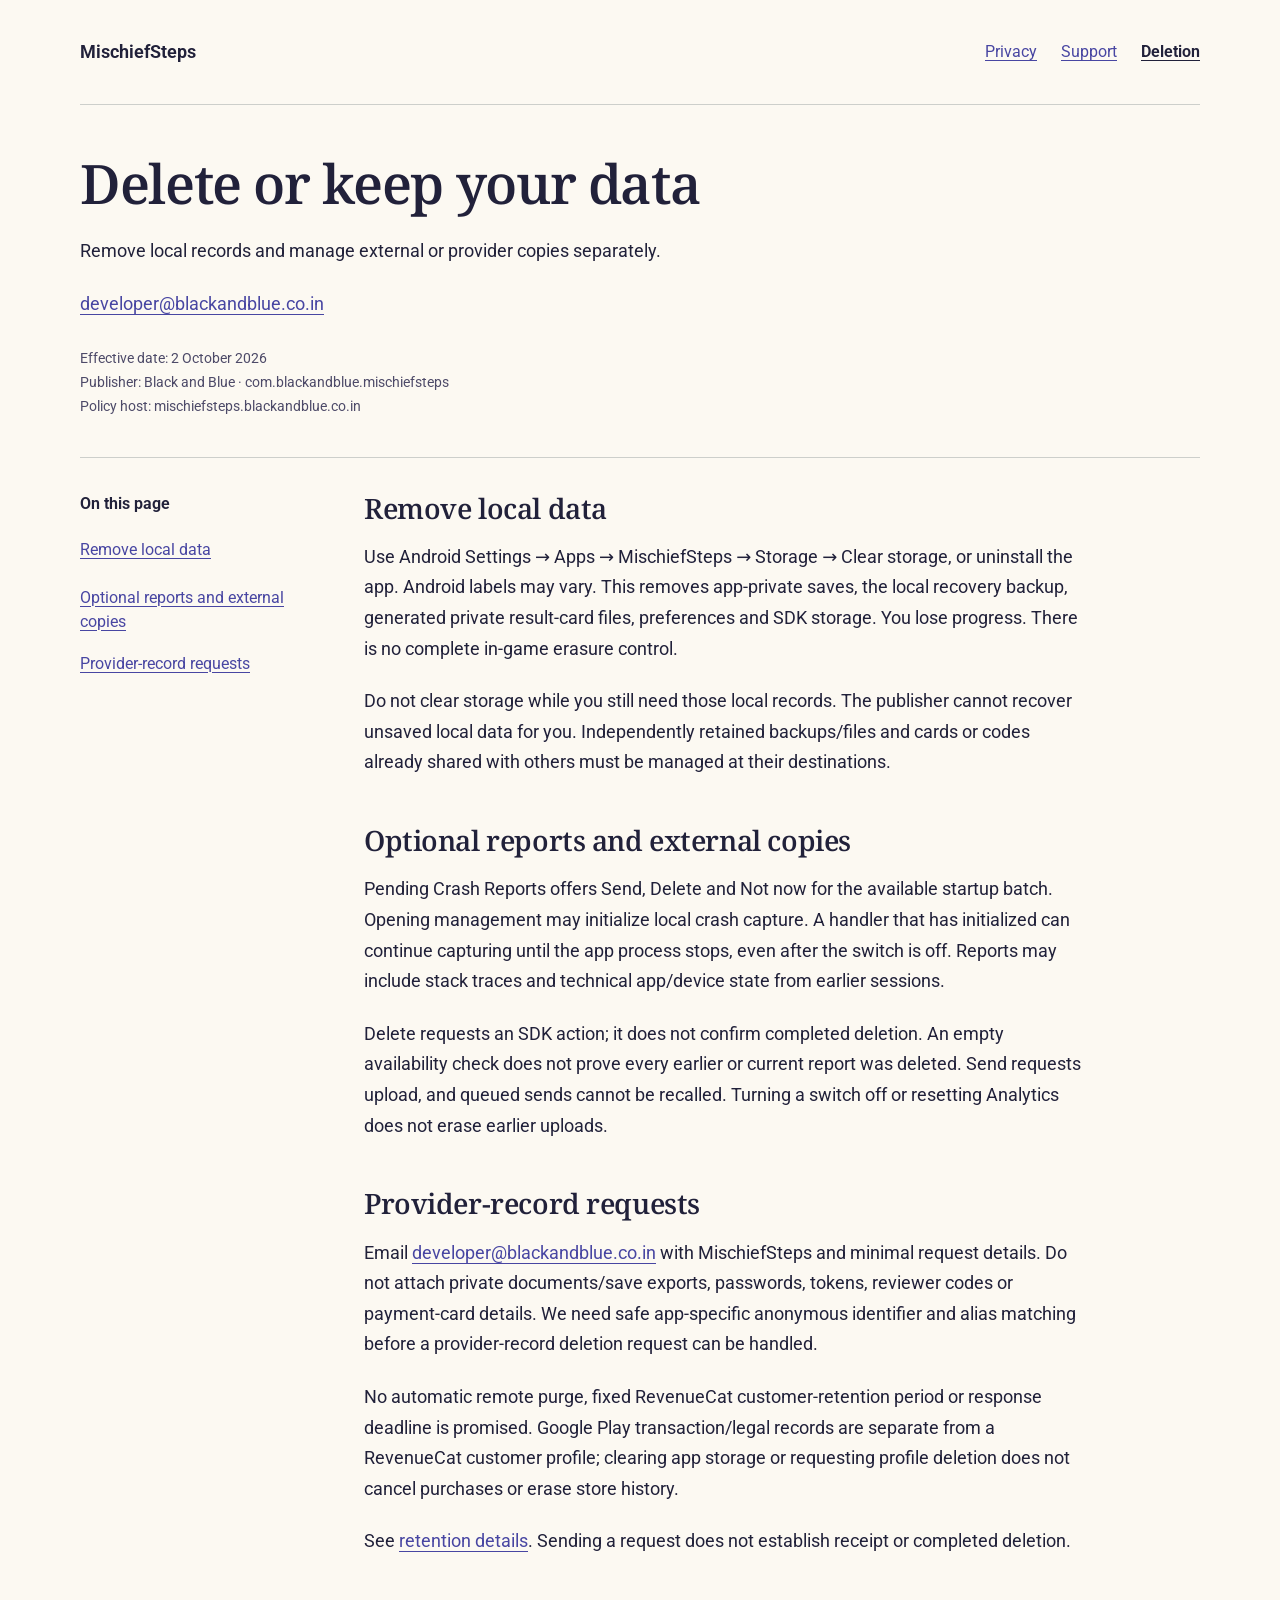
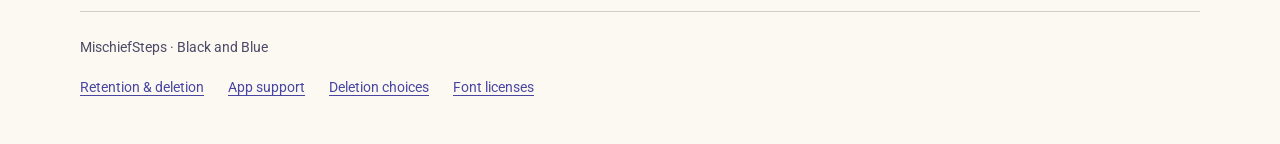
==== deletion.html @ c3e9ec57 "Publish reviewed privacy, support and deletion pages" ====
<!doctype html>
<html lang="en"><head><meta charset="utf-8"><meta name="viewport" content="width=device-width, initial-scale=1">
<meta name="referrer" content="no-referrer">
<meta http-equiv="Content-Security-Policy" content="default-src 'none'; style-src 'self'; font-src 'self'; img-src 'self'; script-src 'none'; base-uri 'none'; form-action 'none'; object-src 'none'">
<meta name="description" content="Remove local records and manage external or provider copies separately."><title>Delete or keep your data · MischiefSteps</title><link rel="stylesheet" href="styles.css"></head>
<body><a class="skip" href="#content">Skip to content</a><div class="shell">
<header class="top"><a class="brand" href="index.html">MischiefSteps</a><nav class="primary" aria-label="Main"><a href="index.html">Privacy</a><a href="support.html">Support</a><a href="deletion.html" aria-current="page">Deletion</a></nav></header>

<main id="content" tabindex="-1"><header class="intro"><h1>Delete or keep your data</h1><p>Remove local records and manage external or provider copies separately.</p><p class="intro-contact"><a href="mailto:developer@blackandblue.co.in">developer@blackandblue.co.in</a></p><p class="meta">Effective date: 2 October 2026<br>Publisher: Black and Blue · com.blackandblue.mischiefsteps<br>Policy host: mischiefsteps.blackandblue.co.in</p></header>
<div class="reading"><nav class="contents" aria-label="On this page"><p>On this page</p><ul><li><a href="#remove-local-data">Remove local data</a></li><li><a href="#optional-reports-and-external-copies">Optional reports and external copies</a></li><li><a href="#provider-record-requests">Provider-record requests</a></li></ul></nav><article class="article" aria-label="Delete or keep your data"><h2 id="remove-local-data" tabindex="-1">Remove local data</h2>
<p>
Use Android Settings → Apps → MischiefSteps → Storage → Clear storage, or uninstall the app. Android labels may vary. This removes app-private saves, the local recovery backup, generated private result-card files, preferences and SDK storage. You lose progress. There is no complete in-game erasure control.</p>
<p>Do not clear storage while you still need those local records. The publisher cannot recover unsaved local data for you. Independently retained backups/files and cards or codes already shared with others must be managed at their destinations.</p>
<h2 id="optional-reports-and-external-copies" tabindex="-1">Optional reports and external copies</h2>
<p>
Pending Crash Reports offers Send, Delete and Not now for the available startup batch. Opening management may initialize local crash capture. A handler that has initialized can continue capturing until the app process stops, even after the switch is off. Reports may include stack traces and technical app/device state from earlier sessions.</p>
<p>Delete requests an SDK action; it does not confirm completed deletion. An empty availability check does not prove every earlier or current report was deleted. Send requests upload, and queued sends cannot be recalled. Turning a switch off or resetting Analytics does not erase earlier uploads.</p>
<h2 id="provider-record-requests" tabindex="-1">Provider-record requests</h2>
<p>
Email <a href="mailto:developer@blackandblue.co.in">developer@blackandblue.co.in</a> with MischiefSteps and minimal request details. Do not attach private documents/save exports, passwords, tokens, reviewer codes or payment-card details. We need safe app-specific anonymous identifier and alias matching before a provider-record deletion request can be handled.</p>
<p>No automatic remote purge, fixed RevenueCat customer-retention period or response deadline is promised. Google Play transaction/legal records are separate from a RevenueCat customer profile; clearing app storage or requesting profile deletion does not cancel purchases or erase store history.</p>
<p>See <a href="index.html#deletion">retention details</a>. Sending a request does not establish receipt or completed deletion.</p></article></div></main>
<footer class="footer"><p>MischiefSteps · Black and Blue</p><a href="index.html#deletion">Retention &amp; deletion</a><a href="support.html">App support</a><a href="deletion.html">Deletion choices</a><a href="font-notices.txt">Font licenses</a></footer></div></body></html>
---- styles.css ----
@font-face{font-family:ReaderSans;src:url("reader-sans.ttf") format("truetype");font-style:normal;font-weight:100 900;font-display:swap}
@font-face{font-family:ReaderSerif;src:url("reader-serif.ttf") format("truetype");font-style:normal;font-weight:100 900;font-display:swap}
:root{color-scheme:light;--paper:#FCF9F2;--ink:#21213A;--muted:#4D4A68;--blue:#4846A2;--line:#CDCFCB;--wash:#E5E4F3}
*{box-sizing:border-box}html{scroll-padding-top:1.5rem}body{margin:0;background:var(--paper);color:var(--ink);font:1.125rem/1.7 ReaderSans,Roboto,system-ui,sans-serif;text-rendering:optimizeLegibility}h1,h2{overflow-wrap:anywhere}.brand{flex-wrap:wrap}
::selection{background:var(--wash);color:var(--ink)}a{color:var(--blue);text-underline-offset:.2em;text-decoration-thickness:1px;overflow-wrap:anywhere}a:hover{text-decoration-thickness:2px}a:focus-visible{outline:3px solid var(--blue);outline-offset:5px;border-radius:2px}h2:focus{outline:none}
.skip{position:fixed;top:.5rem;left:1rem;padding:.6rem 1rem;z-index:2;background:var(--paper);transform:translateY(-200%)}.skip:focus{transform:none}
.shell{width:min(1120px,calc(100% - 64px));margin-inline:auto}.top{display:flex;justify-content:space-between;align-items:center;gap:1.5rem;padding:28px 0;border-bottom:1px solid var(--line)}.brand{display:flex;align-items:center;gap:14px;color:var(--ink);text-decoration:none;max-width:100%}.brand span{min-width:0;overflow-wrap:anywhere}.brand img{width:46px;height:46px;flex-shrink:0;border-radius:10px}.brand strong{display:block;font-size:1.125rem;line-height:1.3}.brand small{display:block;font-size:.8125rem;color:var(--muted);line-height:1.6}.primary{display:flex;gap:1.5rem}.primary a{display:flex;align-items:center;min-height:48px;font-size:1rem}.primary [aria-current]{color:var(--ink);font-weight:650}
.draft{margin:24px 0 0;padding:12px 16px;background:var(--wash);font-size:.875rem;line-height:1.6}.draft strong{font-weight:650}.intro{padding:48px 0 38px;max-width:780px}.intro h1{font:550 clamp(2.3rem,5vw,3.4rem)/1.12 ReaderSerif,serif;letter-spacing:-.025em;margin:0 0 22px;text-wrap:balance}.intro p{margin:0;max-width:66ch;overflow-wrap:anywhere}.meta{font-size:.875rem;color:var(--muted);margin-top:18px!important}
.reading{display:grid;grid-template-columns:220px minmax(0,1fr);column-gap:64px;align-items:start;border-top:1px solid var(--line);padding-top:32px}.contents{position:sticky;top:24px;font-size:1rem}.contents p{font-weight:650;margin:0 0 12px}.contents a{display:block;padding:9px 0;min-height:48px;line-height:1.5}.contents ul{list-style:none;padding:0;margin:0}.article{max-width:72ch;min-width:0;padding-bottom:32px}.article p{margin:0 0 22px;overflow-wrap:anywhere}.article h2{font:550 1.75rem/1.3 ReaderSerif,serif;letter-spacing:-.015em;margin:44px 0 16px;text-wrap:balance}.article h2:first-child{margin-top:0}.article h2:target{background:var(--wash);box-shadow:0 0 0 8px var(--wash)}.contact{margin:24px 0 48px;border-top:1px solid var(--line);padding-top:28px}.contact h2{font:550 1.75rem/1.3 ReaderSerif,serif;margin:0 0 12px}.contact p{margin:0 0 14px;max-width:70ch}.contact a{display:inline-block;min-height:48px;padding:8px 0}.footer{border-top:1px solid var(--line);padding:24px 0 32px;font-size:.875rem;color:var(--muted)}.footer p{margin:0 0 8px}.footer a{display:inline-block;min-height:44px;margin-right:24px;padding:8px 0}
.intro-contact a{display:inline-block;min-height:48px;padding:10px 0}.intro-contact{margin-top:12px!important}
@media(max-width:760px){.shell{width:calc(100% - 40px)}.top{align-items:flex-start;flex-direction:column;gap:12px;padding:22px 0 12px}.primary{gap:24px}.intro{padding:32px 0 28px}.reading{grid-template-columns:1fr;gap:28px;padding-top:22px}.contents{position:static;border-bottom:1px solid var(--line);padding-bottom:20px}.contents ul{display:flex;flex-wrap:wrap;gap:0 20px}.contents a{padding:9px 0}.article h2{font-size:1.625rem;margin-top:36px}.article{padding-bottom:12px}.contact{margin-bottom:28px}}
@media print{body{background:white;color:black;font-size:11pt}.shell{width:100%}.skip,.primary,.contents{display:none}.reading{display:block}.intro{padding:24px 0}.article{max-width:none}.article h2{break-after:avoid}.brand img{width:36px;height:36px}a{color:inherit}.draft{border:1px solid black}}

.primary{flex-wrap:wrap}.brand{font-size:1.125rem;font-weight:650}.contact p{overflow-wrap:anywhere}
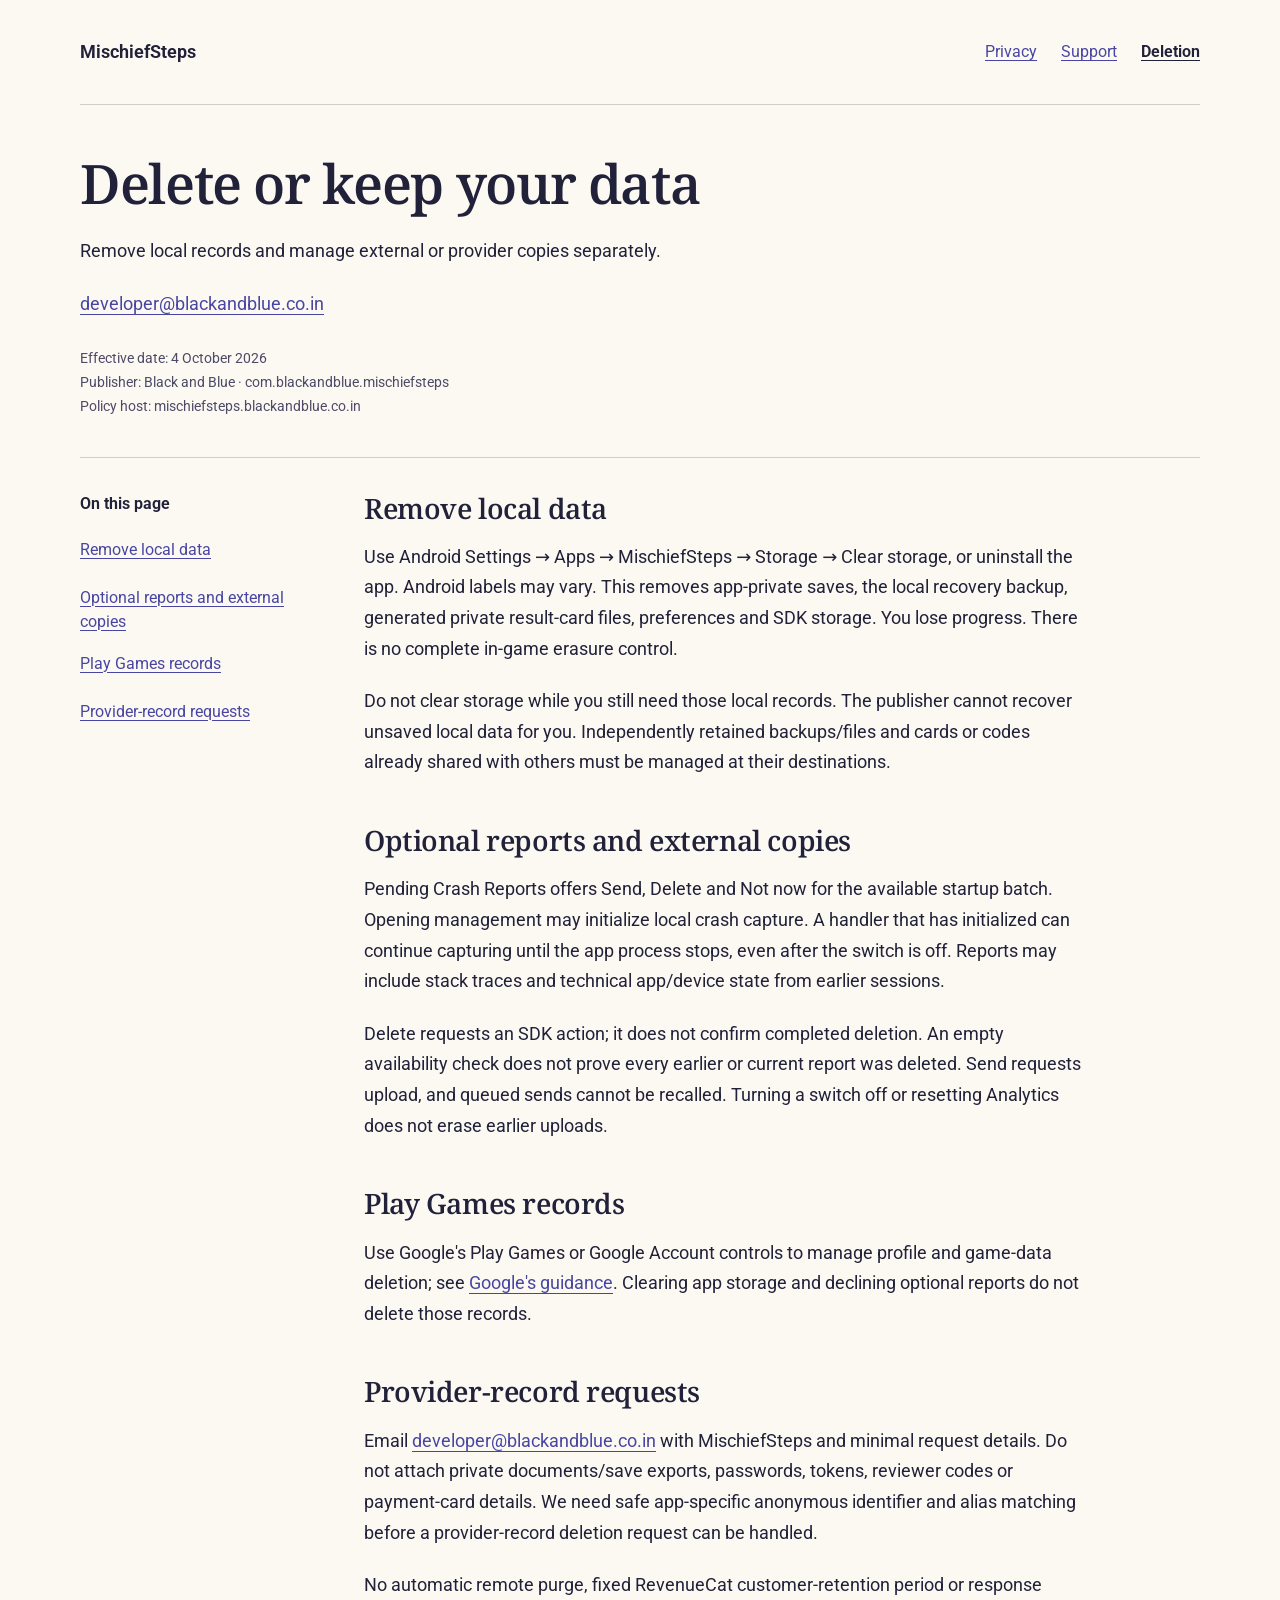
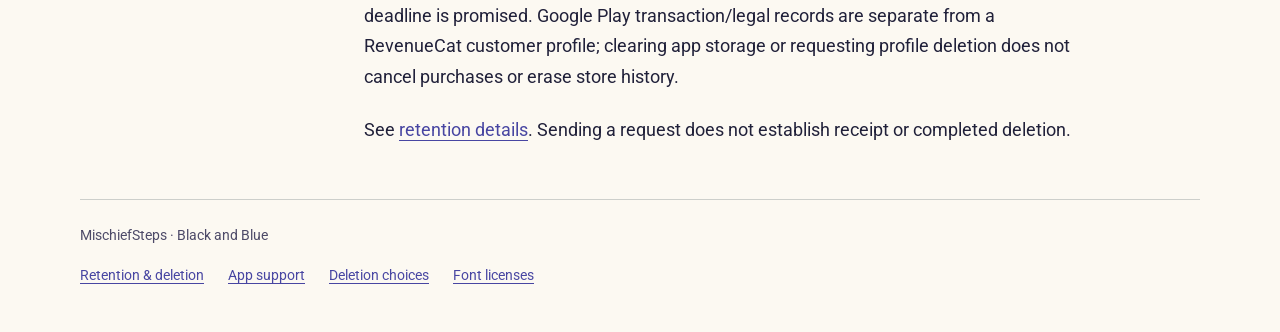
==== commit e9575965: "docs: disclose Play Games privacy controls" ====
--- a/deletion.html
+++ b/deletion.html
@@ -6,8 +6,8 @@
 <body><a class="skip" href="#content">Skip to content</a><div class="shell">
 <header class="top"><a class="brand" href="index.html">MischiefSteps</a><nav class="primary" aria-label="Main"><a href="index.html">Privacy</a><a href="support.html">Support</a><a href="deletion.html" aria-current="page">Deletion</a></nav></header>
 
-<main id="content" tabindex="-1"><header class="intro"><h1>Delete or keep your data</h1><p>Remove local records and manage external or provider copies separately.</p><p class="intro-contact"><a href="mailto:developer@blackandblue.co.in">developer@blackandblue.co.in</a></p><p class="meta">Effective date: 2 October 2026<br>Publisher: Black and Blue · com.blackandblue.mischiefsteps<br>Policy host: mischiefsteps.blackandblue.co.in</p></header>
-<div class="reading"><nav class="contents" aria-label="On this page"><p>On this page</p><ul><li><a href="#remove-local-data">Remove local data</a></li><li><a href="#optional-reports-and-external-copies">Optional reports and external copies</a></li><li><a href="#provider-record-requests">Provider-record requests</a></li></ul></nav><article class="article" aria-label="Delete or keep your data"><h2 id="remove-local-data" tabindex="-1">Remove local data</h2>
+<main id="content" tabindex="-1"><header class="intro"><h1>Delete or keep your data</h1><p>Remove local records and manage external or provider copies separately.</p><p class="intro-contact"><a href="mailto:developer@blackandblue.co.in">developer@blackandblue.co.in</a></p><p class="meta">Effective date: 4 October 2026<br>Publisher: Black and Blue · com.blackandblue.mischiefsteps<br>Policy host: mischiefsteps.blackandblue.co.in</p></header>
+<div class="reading"><nav class="contents" aria-label="On this page"><p>On this page</p><ul><li><a href="#remove-local-data">Remove local data</a></li><li><a href="#optional-reports-and-external-copies">Optional reports and external copies</a></li><li><a href="#play-games-records">Play Games records</a></li><li><a href="#provider-record-requests">Provider-record requests</a></li></ul></nav><article class="article" aria-label="Delete or keep your data"><h2 id="remove-local-data" tabindex="-1">Remove local data</h2>
 <p>
 Use Android Settings → Apps → MischiefSteps → Storage → Clear storage, or uninstall the app. Android labels may vary. This removes app-private saves, the local recovery backup, generated private result-card files, preferences and SDK storage. You lose progress. There is no complete in-game erasure control.</p>
 <p>Do not clear storage while you still need those local records. The publisher cannot recover unsaved local data for you. Independently retained backups/files and cards or codes already shared with others must be managed at their destinations.</p>
@@ -15,6 +15,9 @@
 <p>
 Pending Crash Reports offers Send, Delete and Not now for the available startup batch. Opening management may initialize local crash capture. A handler that has initialized can continue capturing until the app process stops, even after the switch is off. Reports may include stack traces and technical app/device state from earlier sessions.</p>
 <p>Delete requests an SDK action; it does not confirm completed deletion. An empty availability check does not prove every earlier or current report was deleted. Send requests upload, and queued sends cannot be recalled. Turning a switch off or resetting Analytics does not erase earlier uploads.</p>
+<h2 id="play-games-records" tabindex="-1">Play Games records</h2>
+<p>
+Use Google&#x27;s Play Games or Google Account controls to manage profile and game-data deletion; see <a href="https://developer.android.com/games/pgs/data-collection">Google&#x27;s guidance</a>. Clearing app storage and declining optional reports do not delete those records.</p>
 <h2 id="provider-record-requests" tabindex="-1">Provider-record requests</h2>
 <p>
 Email <a href="mailto:developer@blackandblue.co.in">developer@blackandblue.co.in</a> with MischiefSteps and minimal request details. Do not attach private documents/save exports, passwords, tokens, reviewer codes or payment-card details. We need safe app-specific anonymous identifier and alias matching before a provider-record deletion request can be handled.</p>
